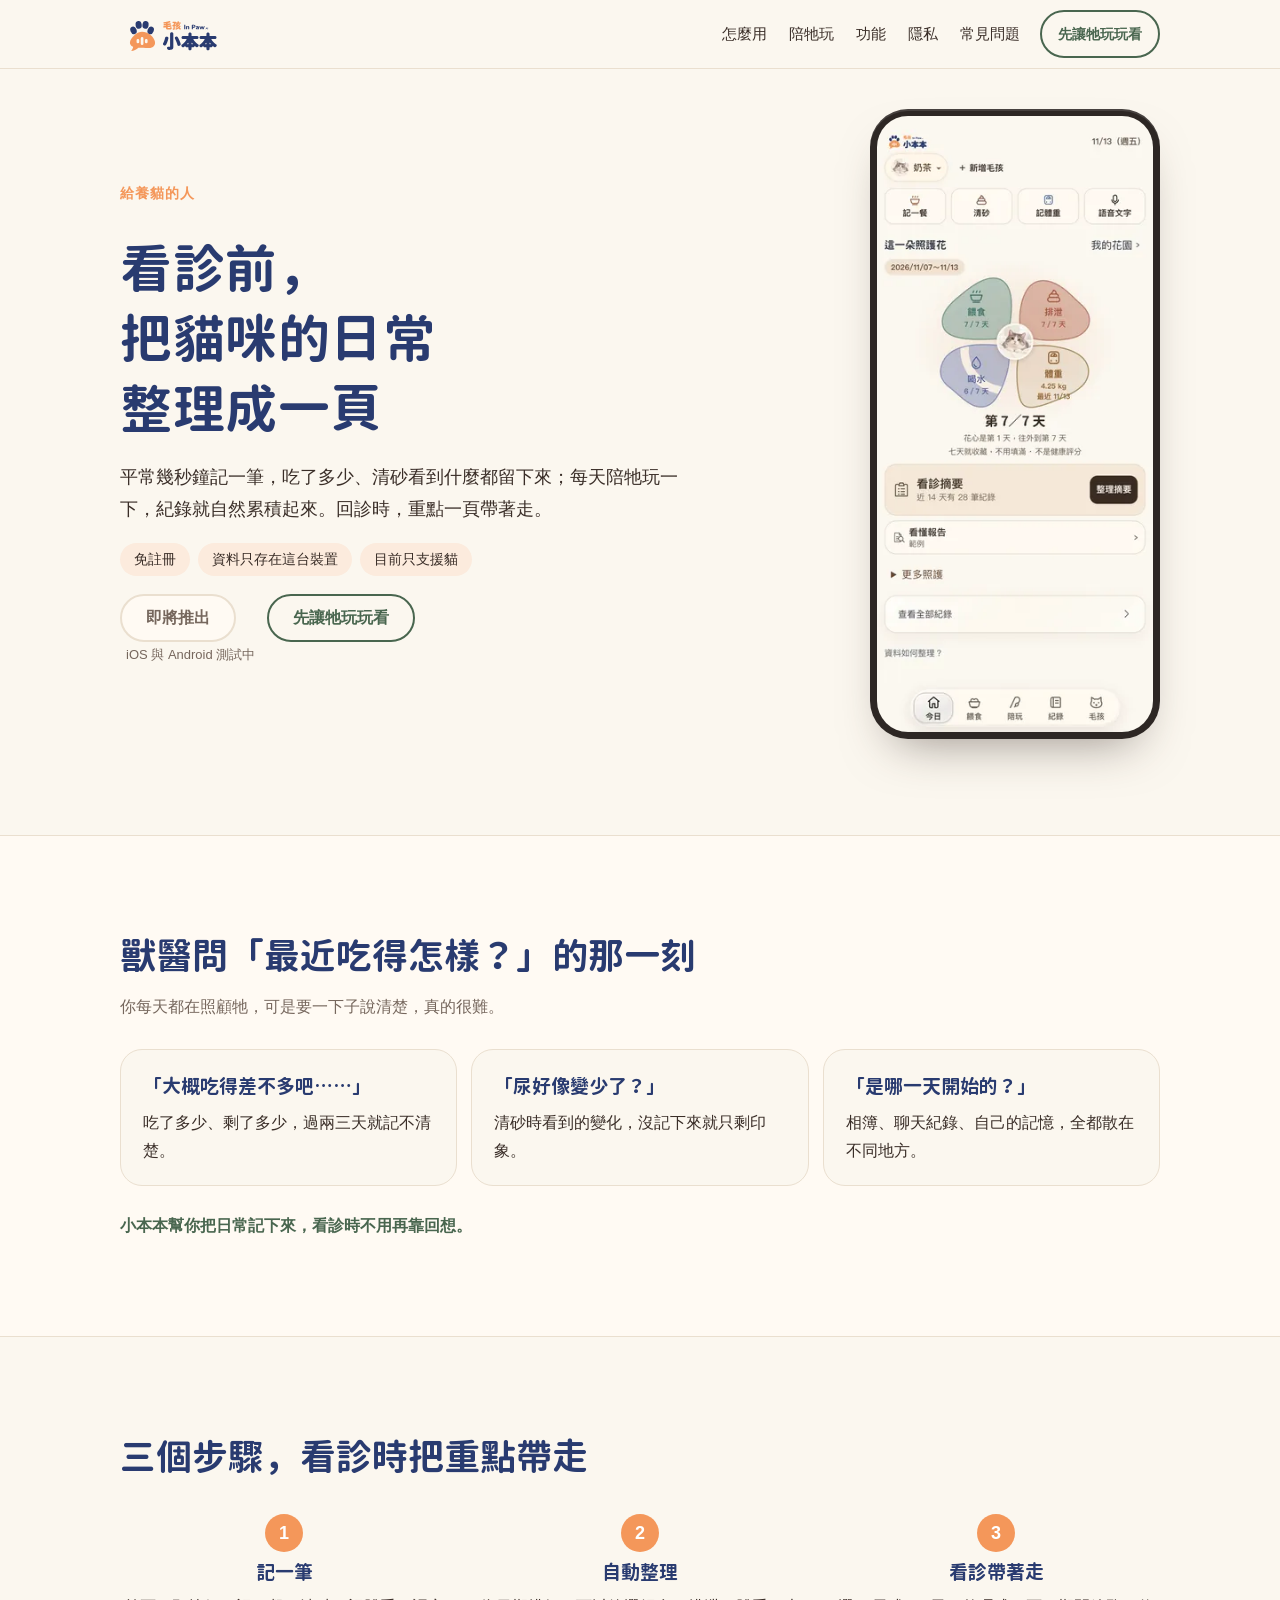
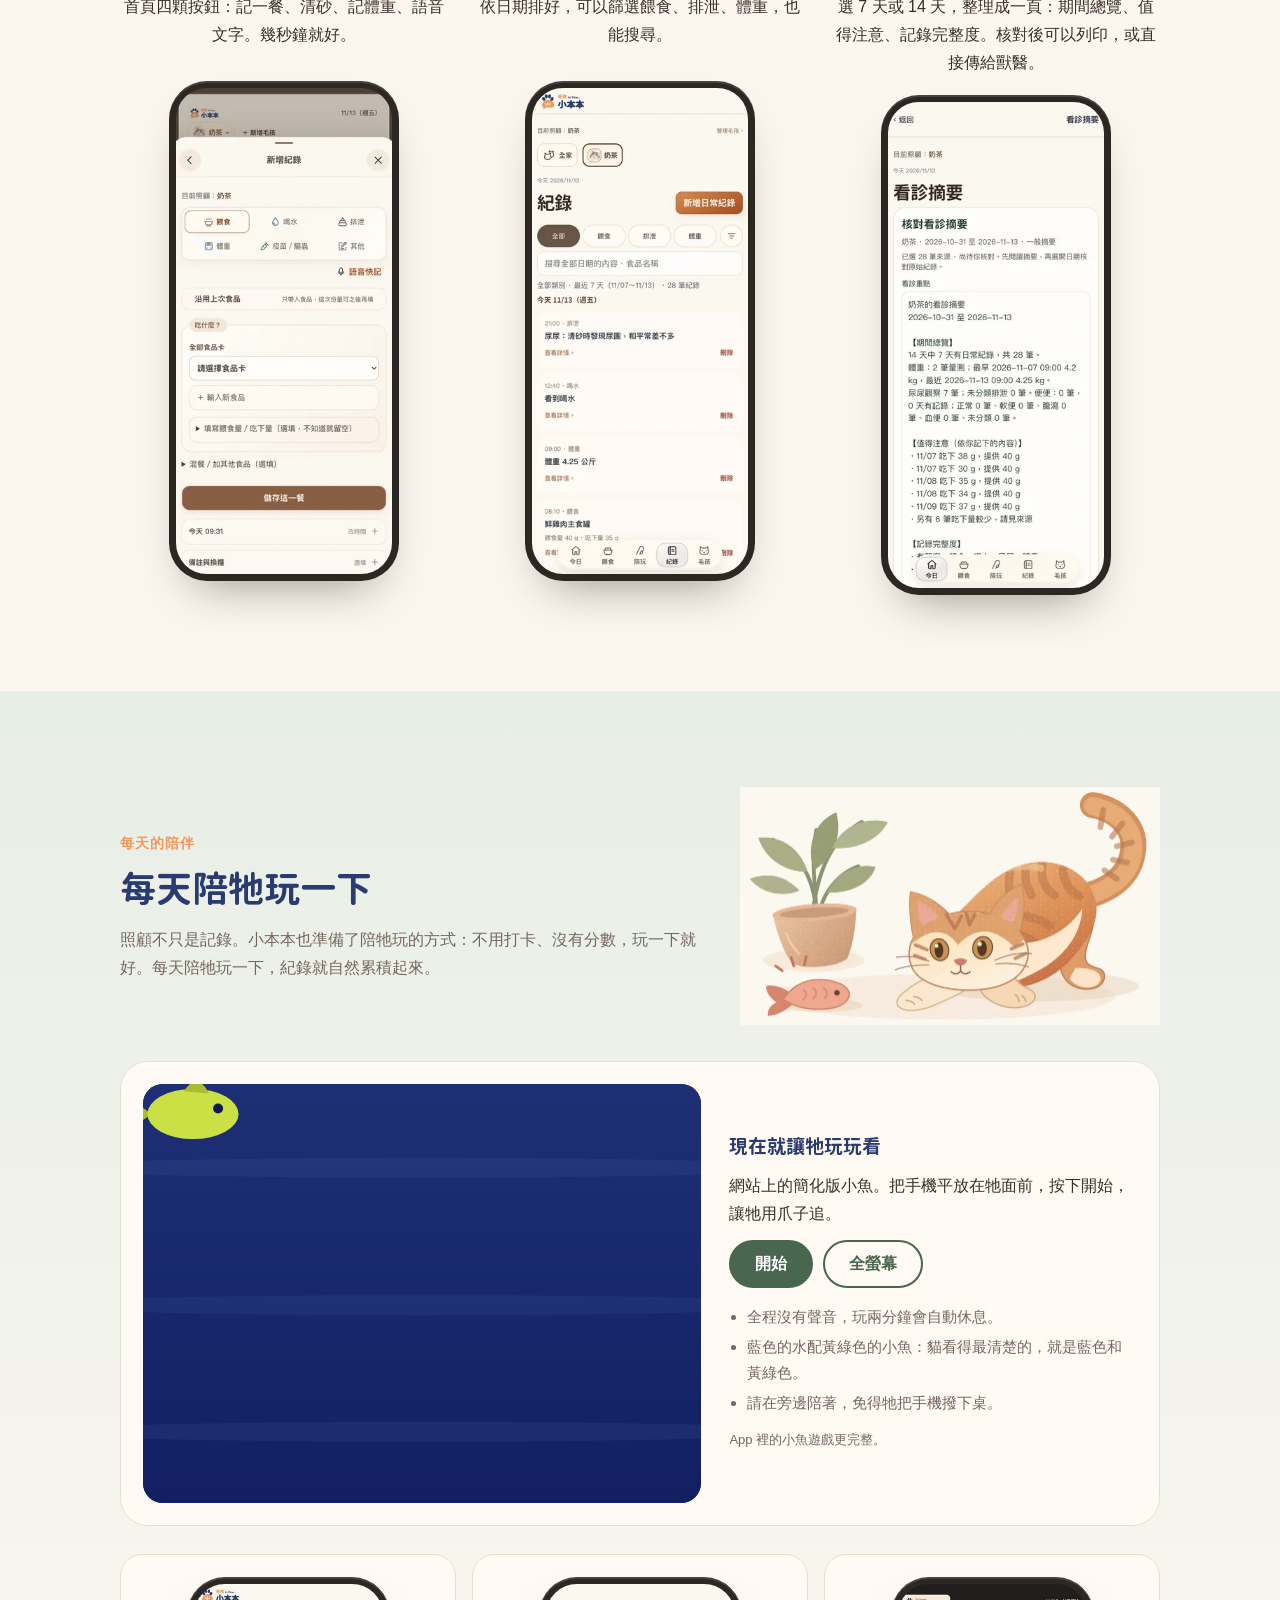
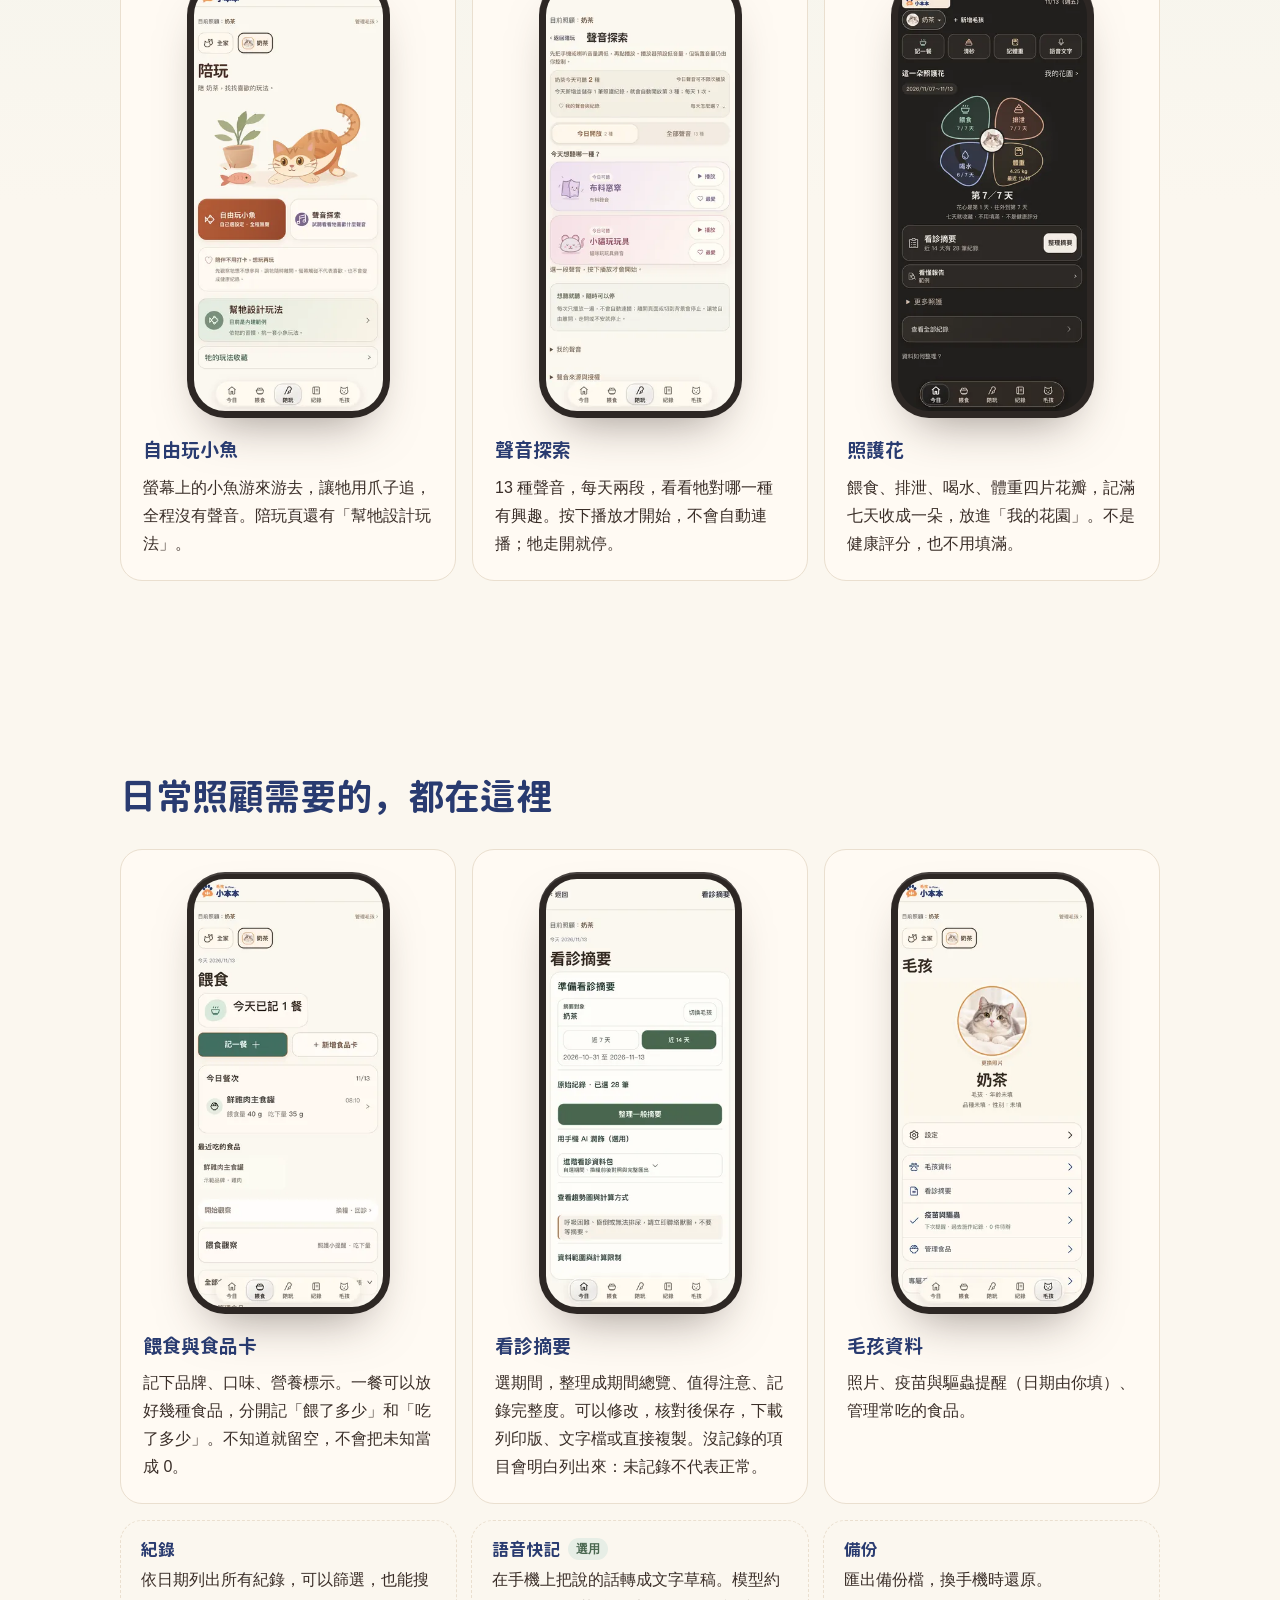
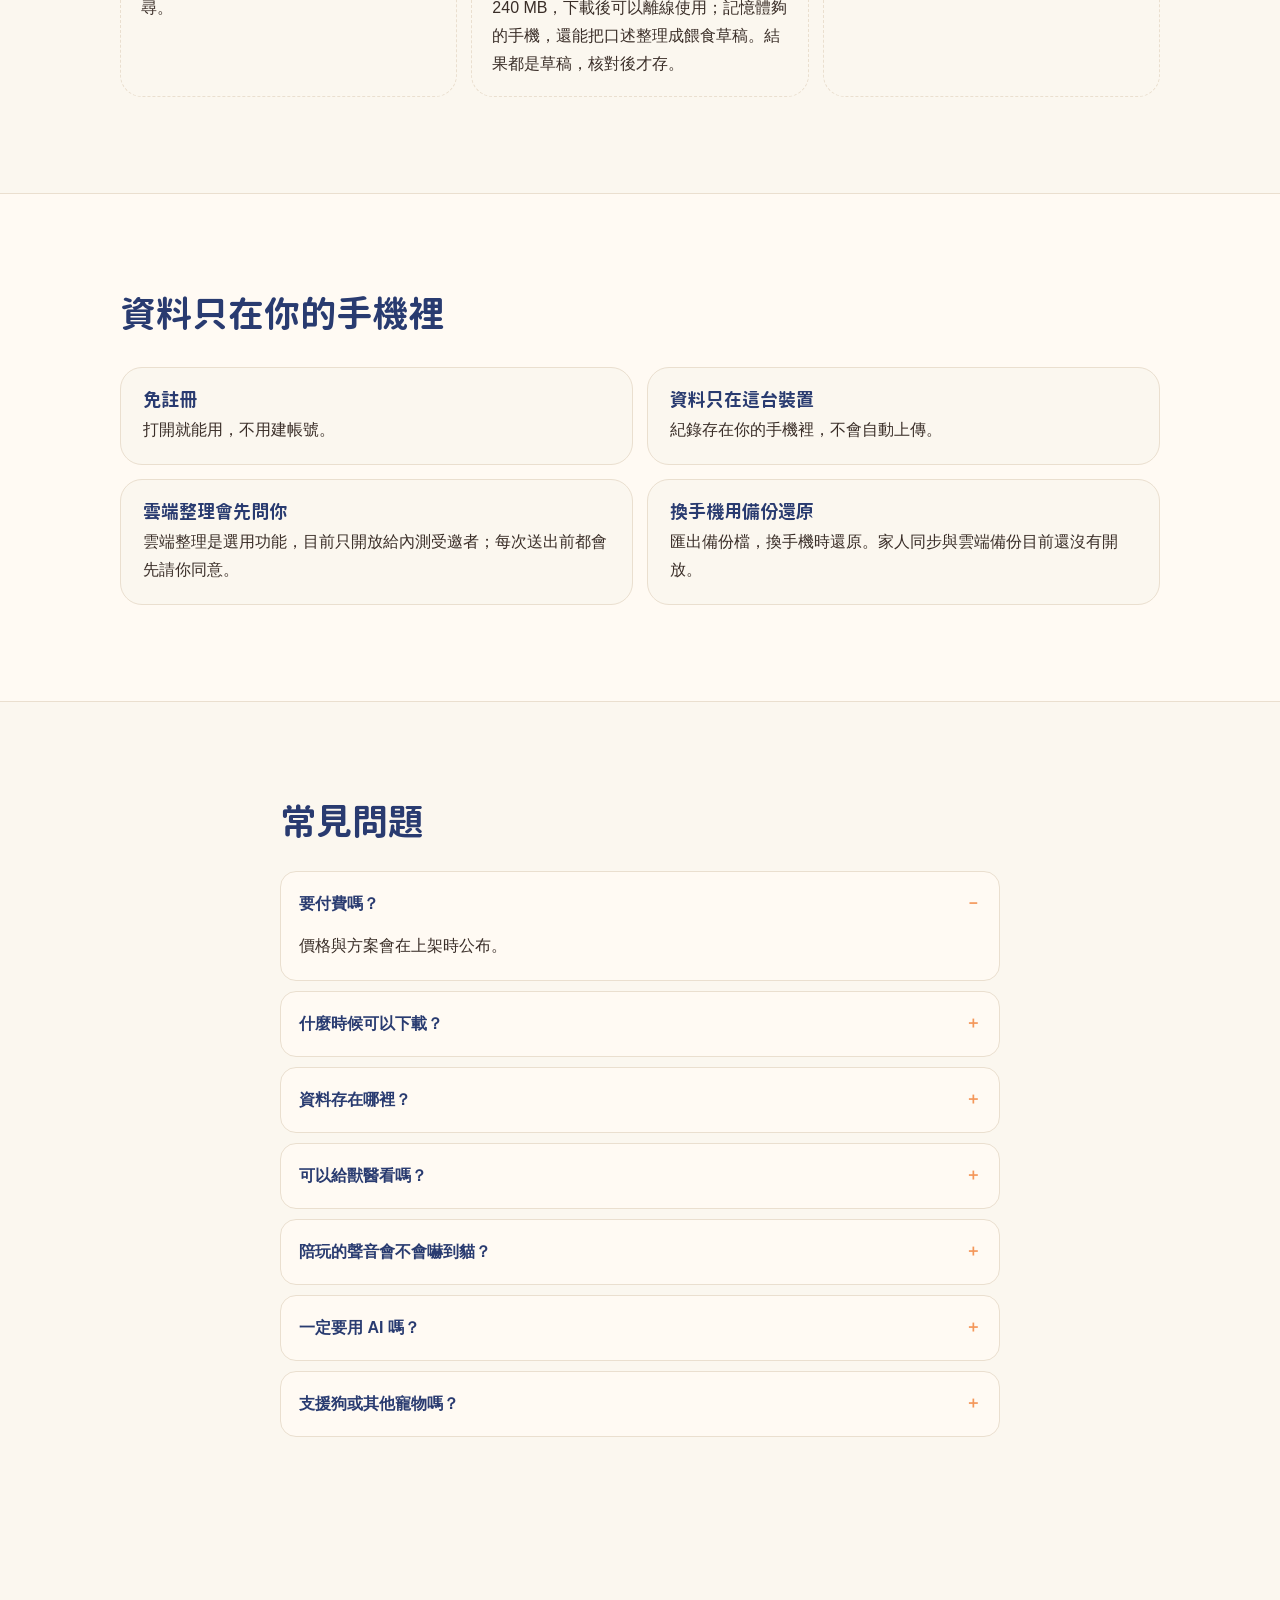
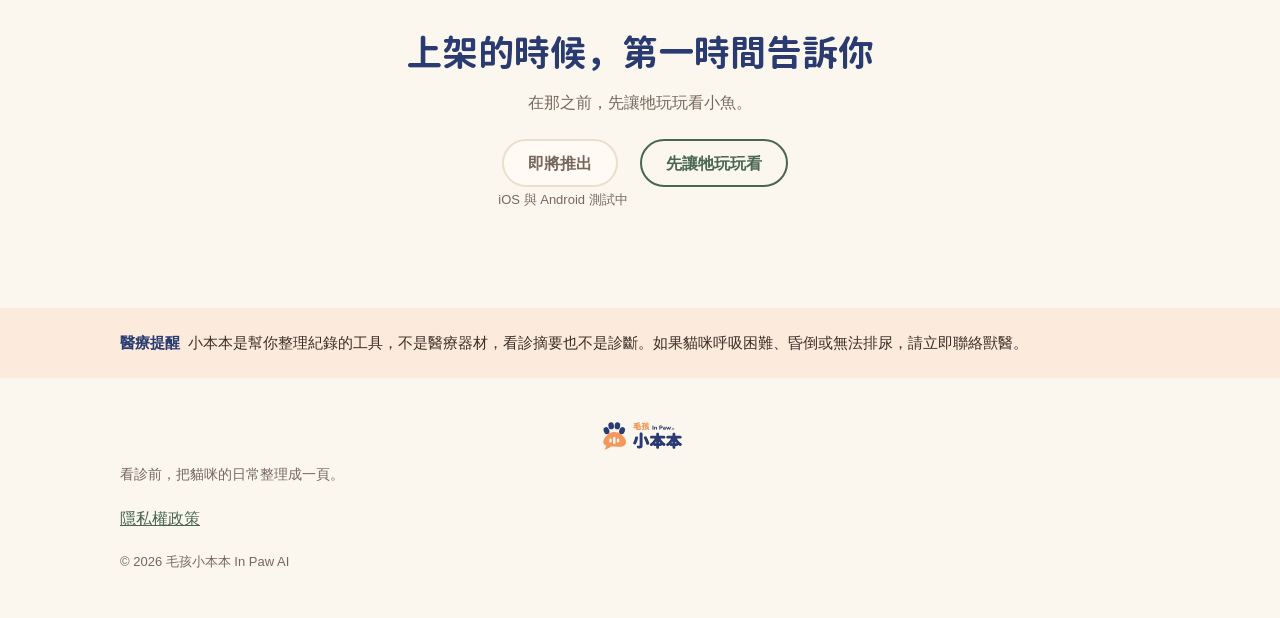
==== index.html @ 6c14e3e1 "官網內部預覽 v1（noindex） Co-Authored-By: Claude Opus 5.5 <noreply@anthropic.com>" ====
<!doctype html>
<html lang="zh-Hant-TW">
<head>
<meta charset="utf-8">
<meta name="viewport" content="width=device-width,initial-scale=1,viewport-fit=cover">
<title>毛孩小本本｜貓咪照護紀錄 App，看診前整理成一頁</title>
<meta name="description" content="幾秒鐘記下貓咪吃了多少、清砂看到什麼，每天陪牠玩一下，看診前整理成一頁摘要。免註冊，資料只存在你的手機。目前 iOS 與 Android 測試中。">
<meta name="theme-color" content="#FBF7EF">
<meta name="color-scheme" content="light">
<meta name="robots" content="noindex">
<meta property="og:type" content="website">
<meta property="og:site_name" content="毛孩小本本 In Paw AI">
<meta property="og:title" content="毛孩小本本｜貓咪照護紀錄 App，看診前整理成一頁">
<meta property="og:description" content="幾秒鐘記下貓咪吃了多少、清砂看到什麼，每天陪牠玩一下，看診前整理成一頁摘要。免註冊，資料只存在你的手機。目前 iOS 與 Android 測試中。">
<meta property="og:image" content="img/og.png">
<meta property="og:locale" content="zh_TW">
<meta name="twitter:card" content="summary_large_image">
<link rel="icon" href="img/favicon-32.png" sizes="32x32" type="image/png">
<link rel="apple-touch-icon" href="img/apple-touch-icon.png">
<link rel="preload" href="fonts/xbb-title.woff2" as="font" type="font/woff2" crossorigin>
<link rel="stylesheet" href="assets/site.css?v=87099411">
<script type="application/ld+json">{"@context": "https://schema.org", "@type": "WebSite", "name": "毛孩小本本", "alternateName": "In Paw AI", "inLanguage": "zh-Hant-TW"}</script>
<script type="application/ld+json">{"@context": "https://schema.org", "@type": "FAQPage", "mainEntity": [{"@type": "Question", "name": "要付費嗎？", "acceptedAnswer": {"@type": "Answer", "text": "價格與方案會在上架時公布。"}}, {"@type": "Question", "name": "什麼時候可以下載？", "acceptedAnswer": {"@type": "Answer", "text": "目前 iOS 與 Android 都在測試中，上架時會在這裡公布。"}}, {"@type": "Question", "name": "資料存在哪裡？", "acceptedAnswer": {"@type": "Answer", "text": "存在你使用的這台手機裡，不會自動上傳。換手機時可以用備份檔還原。"}}, {"@type": "Question", "name": "可以給獸醫看嗎？", "acceptedAnswer": {"@type": "Answer", "text": "可以。看診摘要可以下載列印版、文字檔，或直接複製傳給獸醫。摘要是整理你的紀錄，不是診斷。"}}, {"@type": "Question", "name": "陪玩的聲音會不會嚇到貓？", "acceptedAnswer": {"@type": "Answer", "text": "聲音探索每天兩段，按下播放才開始，不會自動連播。播放前先把手機音量調低；牠走開或看起來不安，就停下來。小魚遊戲全程沒有聲音。"}}, {"@type": "Question", "name": "一定要用 AI 嗎？", "acceptedAnswer": {"@type": "Answer", "text": "不用。語音快記是選用功能，不下載模型也能用按鈕或打字記錄。"}}, {"@type": "Question", "name": "支援狗或其他寵物嗎？", "acceptedAnswer": {"@type": "Answer", "text": "目前只支援貓。"}}]}</script>

</head>
<body>
<a class="skip" href="#main">跳到主要內容</a>

<header class="top">
  <div class="wrap top-in">
    <a class="logo" href="./" aria-label="毛孩小本本 首頁"><img src="img/logo.svg" alt="毛孩小本本 In Paw AI" width="137" height="60"></a>
    <nav class="nav" aria-label="主選單">
      <a href="./#how">怎麼用</a>
      <a href="./#play">陪牠玩</a>
      <a href="./#features">功能</a>
      <a href="./#privacy">隱私</a>
      <a href="./#faq">常見問題</a>
    </nav>
    <a class="btn btn-ghost" href="./#try" data-intent="try">先讓牠玩玩看</a>
  </div>
</header>

<main id="main">
<section class="hero">
  <div class="wrap hero-in">
    <div class="hero-copy">
      <p class="eyebrow">給養貓的人</p>
      <h1>看診前，<br>把貓咪的日常<br>整理成一頁</h1>
      <p class="lead">平常幾秒鐘記一筆，吃了多少、清砂看到什麼都留下來；每天陪牠玩一下，紀錄就自然累積起來。回診時，重點一頁帶著走。</p>
      <ul class="chips">
        <li>免註冊</li>
        <li>資料只存在這台裝置</li>
        <li>目前只支援貓</li>
      </ul>
      <div class="cta-row">
        <span class="soon"><span class="btn btn-soon" aria-disabled="true">即將推出</span><span class="soon-note">iOS 與 Android 測試中</span></span>
        <a class="btn btn-ghost" href="#play">先讓牠玩玩看</a>
      </div>
    </div>
    <div class="hero-art">
      <figure class="phone"><img src="img/02-today-640.webp" srcset="img/02-today-320.webp 320w, img/02-today-640.webp 640w" sizes="(max-width: 600px) 62vw, 300px" width="320" height="695" alt="今日首頁：照護花記到第 7 天，下面是看診摘要的入口" fetchpriority="high"></figure>
    </div>
  </div>
</section>

<section class="pain" id="pain">
  <div class="wrap">
    <h2>獸醫問「最近吃得怎樣？」的那一刻</h2>
    <p class="sub">你每天都在照顧牠，可是要一下子說清楚，真的很難。</p>
    <div class="pain-grid">
      <article class="quote">
        <p class="q">「大概吃得差不多吧……」</p>
        <p>吃了多少、剩了多少，過兩三天就記不清楚。</p>
      </article>
      <article class="quote">
        <p class="q">「尿好像變少了？」</p>
        <p>清砂時看到的變化，沒記下來就只剩印象。</p>
      </article>
      <article class="quote">
        <p class="q">「是哪一天開始的？」</p>
        <p>相簿、聊天紀錄、自己的記憶，全都散在不同地方。</p>
      </article>
    </div>
    <p class="bridge">小本本幫你把日常記下來，看診時不用再靠回想。</p>
  </div>
</section>

<section class="how" id="how">
  <div class="wrap">
    <h2>三個步驟，看診時把重點帶走</h2>
    <ol class="steps">
      <li class="step">
        <div class="step-text">
          <span class="num" aria-hidden="true">1</span>
          <h3>記一筆</h3>
          <p>首頁四顆按鈕：記一餐、清砂、記體重、語音文字。幾秒鐘就好。</p>
        </div>
        <figure class="phone"><img src="img/11-add-meal-640.webp" srcset="img/11-add-meal-320.webp 320w, img/11-add-meal-640.webp 640w" sizes="(max-width: 600px) 62vw, 300px" width="320" height="695" alt="新增紀錄：記一餐，選常吃的食品，分開填餵了多少和吃了多少" loading="lazy" decoding="async"></figure>
      </li>
      <li class="step">
        <div class="step-text">
          <span class="num" aria-hidden="true">2</span>
          <h3>自動整理</h3>
          <p>依日期排好，可以篩選餵食、排泄、體重，也能搜尋。</p>
        </div>
        <figure class="phone"><img src="img/04-records-640.webp" srcset="img/04-records-320.webp 320w, img/04-records-640.webp 640w" sizes="(max-width: 600px) 62vw, 300px" width="320" height="695" alt="紀錄列表：依日期列出餵食、清砂、喝水與體重" loading="lazy" decoding="async"></figure>
      </li>
      <li class="step">
        <div class="step-text">
          <span class="num" aria-hidden="true">3</span>
          <h3>看診帶著走</h3>
          <p>選 7 天或 14 天，整理成一頁：期間總覽、值得注意、記錄完整度。核對後可以列印，或直接傳給獸醫。</p>
        </div>
        <figure class="phone"><img src="img/09-summary-result-640.webp" srcset="img/09-summary-result-320.webp 320w, img/09-summary-result-640.webp 640w" sizes="(max-width: 600px) 62vw, 300px" width="320" height="695" alt="看診摘要：期間總覽與值得注意的項目" loading="lazy" decoding="async"></figure>
      </li>
    </ol>
  </div>
</section>

<section class="play" id="play">
  <div class="wrap">
    <div class="play-head">
      <div>
        <p class="eyebrow">每天的陪伴</p>
        <h2>每天陪牠玩一下</h2>
        <p class="sub">照顧不只是記錄。小本本也準備了陪牠玩的方式：不用打卡、沒有分數，玩一下就好。每天陪牠玩一下，紀錄就自然累積起來。</p>
      </div>
      <img class="illus" src="img/play-illus.webp" width="840" height="477" alt="一隻橘色虎斑貓伏低身子，盯著地上的小魚玩具，旁邊有一盆植物" loading="lazy" decoding="async">
    </div>

    <div class="tryfish" id="try">
      <div class="fishbox" id="fishbox">
        <canvas id="fish" role="img" aria-label="小魚試玩：藍色水裡有一隻黃綠色小魚游來游去，碰到牠就會游開"></canvas>
        <p class="fish-msg" id="fishMsg" hidden></p>
      </div>
      <div class="fish-side">
        <h3>現在就讓牠玩玩看</h3>
        <p>網站上的簡化版小魚。把手機平放在牠面前，按下開始，讓牠用爪子追。</p>
        <div class="fish-btns">
          <button class="btn" id="fishStart" type="button">開始</button>
          <button class="btn btn-ghost" id="fishFull" type="button">全螢幕</button>
          <button class="btn btn-ghost" id="fishStop" type="button" hidden>停下來</button>
        </div>
        <ul class="notes">
          <li>全程沒有聲音，玩兩分鐘會自動休息。</li>
          <li>藍色的水配黃綠色的小魚：貓看得最清楚的，就是藍色和黃綠色。</li>
          <li>請在旁邊陪著，免得牠把手機撥下桌。</li>
        </ul>
        <p class="tiny">App 裡的小魚遊戲更完整。</p>
      </div>
    </div>

    <div class="play-grid">
      <article class="card">
        <figure class="phone"><img src="img/05-play-640.webp" srcset="img/05-play-320.webp 320w, img/05-play-640.webp 640w" sizes="(max-width: 600px) 62vw, 300px" width="320" height="695" alt="陪玩首頁：自由玩小魚、聲音探索、幫牠設計玩法" loading="lazy" decoding="async"></figure>
        <h3>自由玩小魚</h3>
        <p>螢幕上的小魚游來游去，讓牠用爪子追，全程沒有聲音。陪玩頁還有「幫牠設計玩法」。</p>
      </article>
      <article class="card">
        <figure class="phone"><img src="img/10-sound-640.webp" srcset="img/10-sound-320.webp 320w, img/10-sound-640.webp 640w" sizes="(max-width: 600px) 62vw, 300px" width="320" height="695" alt="聲音探索：今天開放的兩段聲音，按下播放才開始" loading="lazy" decoding="async"></figure>
        <h3>聲音探索</h3>
        <p>13 種聲音，每天兩段，看看牠對哪一種有興趣。按下播放才開始，不會自動連播；牠走開就停。</p>
      </article>
      <article class="card">
        <figure class="phone"><img src="img/02-today-dark-640.webp" srcset="img/02-today-dark-320.webp 320w, img/02-today-dark-640.webp 640w" sizes="(max-width: 600px) 62vw, 300px" width="320" height="695" alt="深色模式的今日首頁：照護花的四片花瓣" loading="lazy" decoding="async"></figure>
        <h3>照護花</h3>
        <p>餵食、排泄、喝水、體重四片花瓣，記滿七天收成一朵，放進「我的花園」。不是健康評分，也不用填滿。</p>
      </article>
    </div>
  </div>
</section>

<section class="features" id="features">
  <div class="wrap">
    <h2>日常照顧需要的，都在這裡</h2>
    <div class="feat-grid">
      <article class="card">
        <figure class="phone"><img src="img/03-feeding-640.webp" srcset="img/03-feeding-320.webp 320w, img/03-feeding-640.webp 640w" sizes="(max-width: 600px) 62vw, 300px" width="320" height="695" alt="餵食頁：今天的餐次與常吃的食品卡" loading="lazy" decoding="async"></figure>
        <h3>餵食與食品卡</h3>
        <p>記下品牌、口味、營養標示。一餐可以放好幾種食品，分開記「餵了多少」和「吃了多少」。不知道就留空，不會把未知當成 0。</p>
      </article>
      <article class="card">
        <figure class="phone"><img src="img/08-summary-prepare-640.webp" srcset="img/08-summary-prepare-320.webp 320w, img/08-summary-prepare-640.webp 640w" sizes="(max-width: 600px) 62vw, 300px" width="320" height="695" alt="看診摘要：選擇 7 天或 14 天的期間" loading="lazy" decoding="async"></figure>
        <h3>看診摘要</h3>
        <p>選期間，整理成期間總覽、值得注意、記錄完整度。可以修改，核對後保存，下載列印版、文字檔或直接複製。沒記錄的項目會明白列出來：未記錄不代表正常。</p>
      </article>
      <article class="card">
        <figure class="phone"><img src="img/06-pet-640.webp" srcset="img/06-pet-320.webp 320w, img/06-pet-640.webp 640w" sizes="(max-width: 600px) 62vw, 300px" width="320" height="695" alt="毛孩資料頁：照片、疫苗與驅蟲提醒、管理食品" loading="lazy" decoding="async"></figure>
        <h3>毛孩資料</h3>
        <p>照片、疫苗與驅蟲提醒（日期由你填）、管理常吃的食品。</p>
      </article>
    </div>
    <div class="mini-grid">
      <article class="mini">
        <h3>紀錄</h3>
        <p>依日期列出所有紀錄，可以篩選，也能搜尋。</p>
      </article>
      <article class="mini">
        <h3>語音快記<span class="tag">選用</span></h3>
        <p>在手機上把說的話轉成文字草稿。模型約 240 MB，下載後可以離線使用；記憶體夠的手機，還能把口述整理成餵食草稿。結果都是草稿，核對後才存。</p>
      </article>
      <article class="mini">
        <h3>備份</h3>
        <p>匯出備份檔，換手機時還原。</p>
      </article>
    </div>
  </div>
</section>

<section class="privacy" id="privacy">
  <div class="wrap">
    <h2>資料只在你的手機裡</h2>
    <div class="priv-grid">
      <article class="priv"><h3>免註冊</h3><p>打開就能用，不用建帳號。</p></article><article class="priv"><h3>資料只在這台裝置</h3><p>紀錄存在你的手機裡，不會自動上傳。</p></article><article class="priv"><h3>雲端整理會先問你</h3><p>雲端整理是選用功能，目前只開放給內測受邀者；每次送出前都會先請你同意。</p></article><article class="priv"><h3>換手機用備份還原</h3><p>匯出備份檔，換手機時還原。家人同步與雲端備份目前還沒有開放。</p></article>
    </div>
  </div>
</section>

<section class="faq" id="faq">
  <div class="wrap narrow">
    <h2>常見問題</h2>
    <div class="faq-list"><details open><summary>要付費嗎？</summary><div class="ans"><p>價格與方案會在上架時公布。</p></div></details><details><summary>什麼時候可以下載？</summary><div class="ans"><p>目前 iOS 與 Android 都在測試中，上架時會在這裡公布。</p></div></details><details><summary>資料存在哪裡？</summary><div class="ans"><p>存在你使用的這台手機裡，不會自動上傳。換手機時可以用備份檔還原。</p></div></details><details><summary>可以給獸醫看嗎？</summary><div class="ans"><p>可以。看診摘要可以下載列印版、文字檔，或直接複製傳給獸醫。摘要是整理你的紀錄，不是診斷。</p></div></details><details><summary>陪玩的聲音會不會嚇到貓？</summary><div class="ans"><p>聲音探索每天兩段，按下播放才開始，不會自動連播。播放前先把手機音量調低；牠走開或看起來不安，就停下來。小魚遊戲全程沒有聲音。</p></div></details><details><summary>一定要用 AI 嗎？</summary><div class="ans"><p>不用。語音快記是選用功能，不下載模型也能用按鈕或打字記錄。</p></div></details><details><summary>支援狗或其他寵物嗎？</summary><div class="ans"><p>目前只支援貓。</p></div></details></div>
  </div>
</section>

<section class="closing">
  <div class="wrap">
    <h2>上架的時候，第一時間告訴你</h2>
    <p class="sub">在那之前，先讓牠玩玩看小魚。</p>
    <div class="cta-row center">
      <span class="soon"><span class="btn btn-soon" aria-disabled="true">即將推出</span><span class="soon-note">iOS 與 Android 測試中</span></span>
      <a class="btn btn-ghost" href="#try">先讓牠玩玩看</a>
    </div>
  </div>
</section>

</main>

<aside class="medical" data-medical>
  <div class="wrap">
    <p><strong>醫療提醒</strong>小本本是幫你整理紀錄的工具，不是醫療器材，看診摘要也不是診斷。如果貓咪呼吸困難、昏倒或無法排尿，請立即聯絡獸醫。</p>
  </div>
</aside>

<footer class="foot">
  <div class="wrap foot-in">
    <div class="foot-brand">
      <img src="img/logo.svg" alt="毛孩小本本 In Paw AI" width="110" height="48" loading="lazy">
      <p>看診前，把貓咪的日常整理成一頁。</p>
    </div>
    <nav class="foot-links" aria-label="頁尾連結">
      <a href="privacy">隱私權政策</a>
      
    </nav>
    
    <p class="copy">© 2026 毛孩小本本 In Paw AI</p>
  </div>
</footer>

<script src="assets/site.js?v=87099411" defer></script>
</body>
</html>
---- assets/site.css ----
/* 毛孩小本本官網｜色票取自素材包第 6 節（App 實際畫面）。手機優先，320px 驗收。 */
@font-face {
  font-family: "XBB Title";
  src: url("../fonts/xbb-title.woff2") format("woff2");
  font-weight: 700; font-display: swap;
}
:root {
  --bg: #FBF7EF;          /* 頁面底色（奶油白） */
  --card: #FFFAF3;        /* 卡片底色 */
  --navy: #293B70;        /* 品牌深藍：Logo 字、標題 */
  --orange: #F4975A;      /* 品牌橘：肉球、強調 */
  --green: #49664F;       /* 主要動作綠 */
  --ink: #3A2E28;         /* 內文：App 裡的深咖啡 */
  --muted: #76675D;
  --line: #EADFCF;
  --orange-soft: #FCEBDD;
  --green-soft: #E7EEE6;
  --title: "XBB Title", -apple-system, "PingFang TC", "Noto Sans TC", "Microsoft JhengHei", sans-serif;
  --body: -apple-system, BlinkMacSystemFont, "PingFang TC", "Noto Sans TC", "Microsoft JhengHei", sans-serif;
  --radius: 22px;
  color-scheme: light;
}
* { box-sizing: border-box; }
[hidden] { display: none !important; }   /* .btn 的 inline-flex 會蓋掉 hidden */
html { -webkit-text-size-adjust: 100%; scroll-behavior: smooth; }
@media (prefers-reduced-motion: reduce) { html { scroll-behavior: auto; } }
body {
  margin: 0; background: var(--bg); color: var(--ink);
  font: 16px/1.75 var(--body);
}
img { max-width: 100%; height: auto; display: block; }
a { color: var(--green); }
h1, h2, h3 { font-family: var(--title); color: var(--navy); line-height: 1.35; margin: 0; text-wrap: balance; }
h1 { font-size: clamp(30px, 8.2vw, 52px); letter-spacing: .01em; }
h2 { font-size: clamp(24px, 5.6vw, 36px); }
h3 { font-size: 19px; }
p { margin: 0; }
:focus-visible { outline: 3px solid var(--orange); outline-offset: 3px; border-radius: 6px; }

.wrap {
  max-width: 1080px; margin-inline: auto;
  padding-left: max(20px, env(safe-area-inset-left, 0px));
  padding-right: max(20px, env(safe-area-inset-right, 0px));
}
.narrow { max-width: 760px; }
.center { text-align: center; }
.skip { position: absolute; left: -999px; top: 8px; background: var(--card); padding: 8px 14px; border-radius: 10px; z-index: 9; }
.skip:focus { left: 12px; }

/* ---------- 頁首 ---------- */
.top { border-bottom: 1px solid var(--line); background: var(--bg); }
.top-in { display: flex; align-items: center; gap: 20px; padding-block: 10px; }
.logo img { height: 44px; width: auto; }
.nav { display: none; gap: 22px; margin-left: auto; }
.nav a { color: var(--ink); text-decoration: none; font-size: 15px; }
.nav a:hover { color: var(--green); }
.top .btn { margin-left: auto; padding: 8px 16px; font-size: 14px; }
@media (min-width: 900px) {
  .nav { display: flex; }
  .top .btn { margin-left: 0; }
}

/* ---------- 按鈕 ---------- */
.btn {
  display: inline-flex; align-items: center; justify-content: center; gap: 6px;
  min-height: 48px; padding: 12px 24px; border-radius: 999px;
  background: var(--green); color: #fff; border: 2px solid var(--green);
  font: 700 16px/1.2 var(--body); text-decoration: none; cursor: pointer;
}
.btn:hover { filter: brightness(1.08); }
.btn-ghost { background: transparent; color: var(--green); }
.btn-ghost:hover { background: var(--green-soft); filter: none; }
.soon { display: inline-flex; flex-direction: column; align-items: flex-start; gap: 2px; }
.btn-soon { background: var(--card); color: var(--muted); border-color: var(--line); cursor: default; }
.btn-soon:hover { filter: none; }
.soon-note { font-size: 13px; color: var(--muted); padding-left: 6px; }
.top .soon-note { display: none; }
.cta-row { display: flex; flex-wrap: wrap; gap: 12px; align-items: flex-start; }
.cta-row.center { justify-content: center; }
.cta-row.center .soon { align-items: center; }

/* ---------- 手機外框 ---------- */
.phone {
  margin: 0; width: clamp(200px, 58vw, 290px); aspect-ratio: 1320 / 2868;
  padding: 7px; border-radius: 38px; background: #2D2724;
  box-shadow: 0 24px 50px -24px rgba(58, 46, 40, .55), 0 2px 0 rgba(255,255,255,.12) inset;
}
.phone img { width: 100%; height: 100%; object-fit: cover; border-radius: 31px; background: var(--card); }

/* ---------- 區塊 ---------- */
section { padding-block: 64px; }
@media (min-width: 900px) { section { padding-block: 96px; } }
.eyebrow { color: var(--orange); font-weight: 700; letter-spacing: .08em; font-size: 14px; margin-bottom: 10px; }
.sub { color: var(--muted); margin-top: 12px; max-width: 40em; }
.card {
  background: var(--card); border: 1px solid var(--line); border-radius: var(--radius);
  padding: 22px; display: flex; flex-direction: column; gap: 10px;
}
.card .phone { width: min(210px, 70%); margin: 0 auto 10px; }

/* 主視覺 */
.hero { padding-top: 40px; }
.hero-in { display: grid; gap: 40px; align-items: center; }
.hero-copy { display: flex; flex-direction: column; gap: 18px; }
.lead { font-size: 17px; max-width: 32em; }
.chips { display: flex; flex-wrap: wrap; gap: 8px; list-style: none; padding: 0; margin: 0; }
.chips li { background: var(--orange-soft); color: var(--ink); border-radius: 999px; padding: 4px 14px; font-size: 14px; }
.hero-art { display: flex; justify-content: center; }
@media (min-width: 900px) {
  .hero-in { grid-template-columns: minmax(0, 1fr) auto; gap: 56px; }
  .lead { font-size: 18px; }
}

/* 痛點 */
.pain { background: var(--card); border-block: 1px solid var(--line); }
.pain-grid { display: grid; gap: 14px; margin-top: 28px; }
.quote { background: var(--bg); border-radius: var(--radius); padding: 20px 22px; border: 1px solid var(--line); }
.quote .q { font-family: var(--title); color: var(--navy); font-size: 19px; margin-bottom: 6px; }
.bridge { margin-top: 26px; font-weight: 700; color: var(--green); }
@media (min-width: 760px) { .pain-grid { grid-template-columns: repeat(3, minmax(0, 1fr)); } }

/* 三步驟 */
.steps { list-style: none; padding: 0; margin: 32px 0 0; display: grid; gap: 40px; }
.step { display: grid; gap: 18px; justify-items: center; text-align: center; }
.step-text { display: flex; flex-direction: column; align-items: center; gap: 8px; max-width: 22em; }
.num {
  width: 38px; height: 38px; border-radius: 50%; display: grid; place-items: center;
  background: var(--orange); color: #fff; font: 700 18px/1 var(--body);
}
@media (min-width: 900px) { .steps { grid-template-columns: repeat(3, minmax(0, 1fr)); gap: 28px; } .step .phone { width: 230px; } }

/* 陪牠玩（主軸之一） */
.play { background: linear-gradient(180deg, var(--green-soft), var(--bg) 70%); }
.play-head { display: grid; gap: 20px; align-items: center; }
.illus { width: min(420px, 100%); margin-inline: auto; }
@media (min-width: 900px) { .play-head { grid-template-columns: minmax(0, 1fr) minmax(0, 420px); } }

.tryfish {
  margin-top: 36px; display: grid; gap: 22px;
  background: var(--card); border: 1px solid var(--line); border-radius: 28px; padding: 18px;
}
.fishbox {
  position: relative; width: 100%; aspect-ratio: 4 / 3; border-radius: 20px; overflow: hidden;
  background: #142463; touch-action: none;
}
.fishbox canvas { width: 100%; height: 100%; display: block; }
.fishbox:fullscreen { aspect-ratio: auto; width: 100vw; height: 100vh; border-radius: 0; }
.fishbox:-webkit-full-screen { width: 100vw; height: 100vh; border-radius: 0; }
.fish-msg {
  position: absolute; inset: auto 12px 12px; margin: 0; text-align: center;
  background: rgba(255, 250, 243, .92); color: var(--ink); border-radius: 14px; padding: 10px 14px; font-size: 15px;
}
.fish-side { display: flex; flex-direction: column; gap: 12px; padding: 4px 6px 6px; }
.fish-btns { display: flex; flex-wrap: wrap; gap: 10px; }
.notes { margin: 4px 0 0; padding-left: 1.2em; color: var(--muted); font-size: 15px; }
.notes li + li { margin-top: 4px; }
.tiny { font-size: 13px; color: var(--muted); }
@media (min-width: 900px) { .tryfish { grid-template-columns: minmax(0, 1.35fr) minmax(0, 1fr); align-items: center; padding: 22px; } }

.play-grid, .feat-grid { display: grid; gap: 16px; margin-top: 28px; }
@media (min-width: 760px) { .play-grid, .feat-grid { grid-template-columns: repeat(3, minmax(0, 1fr)); } }

/* 功能 */
.mini-grid { display: grid; gap: 14px; margin-top: 16px; }
.mini { background: var(--bg); border: 1px dashed var(--line); border-radius: var(--radius); padding: 18px 20px; }
.mini h3 { font-size: 17px; margin-bottom: 4px; }
.tag { font: 700 12px/1 var(--body); color: var(--green); background: var(--green-soft); border-radius: 999px; padding: 4px 8px; margin-left: 8px; vertical-align: 3px; }
@media (min-width: 760px) { .mini-grid { grid-template-columns: repeat(3, minmax(0, 1fr)); } }

/* 隱私 */
.privacy { background: var(--card); border-block: 1px solid var(--line); }
.priv-grid { display: grid; gap: 14px; margin-top: 28px; }
.priv { background: var(--bg); border-radius: var(--radius); padding: 20px 22px; border: 1px solid var(--line); }
.priv h3 { font-size: 18px; margin-bottom: 4px; }
@media (min-width: 760px) { .priv-grid { grid-template-columns: repeat(2, minmax(0, 1fr)); } }

/* 常見問題 */
.faq-list { margin-top: 24px; display: grid; gap: 10px; }
.faq-list details { background: var(--card); border: 1px solid var(--line); border-radius: 16px; padding: 4px 18px; }
.faq-list summary {
  cursor: pointer; list-style: none; padding: 14px 28px 14px 0; position: relative;
  font-weight: 700; color: var(--navy);
}
.faq-list summary::-webkit-details-marker { display: none; }
.faq-list summary::after { content: "＋"; position: absolute; right: 0; top: 13px; color: var(--orange); }
.faq-list details[open] summary::after { content: "－"; }
.faq-list .ans { padding: 0 0 16px; }

/* 收尾 */
.closing { text-align: center; }
.closing .sub { margin-inline: auto; margin-bottom: 22px; }

/* 文件頁（隱私權政策、404） */
.doc h1 { margin-bottom: 8px; }
.doc h2 { font-size: 22px; margin: 34px 0 10px; }
.doc p, .doc li { margin-bottom: 8px; }
.doc .meta { color: var(--muted); font-size: 14px; margin-bottom: 22px; }
.notfound .illus { width: min(320px, 90%); margin-bottom: 18px; }
.notfound p { margin: 12px auto 24px; }

/* 醫療提醒、頁尾 */
.medical { background: var(--orange-soft); padding-block: 22px; }
.medical p { font-size: 15px; }
.medical strong { color: var(--navy); margin-right: 8px; }
.foot { padding-block: 36px 44px; }
.foot-in { display: grid; gap: 18px; }
.foot-brand { display: flex; flex-direction: column; gap: 8px; color: var(--muted); font-size: 14px; }
.foot-brand img { height: 40px; width: auto; }
.foot-links { display: flex; flex-wrap: wrap; gap: 18px; }
.company { font-size: 13px; color: var(--muted); }
.copy { font-size: 13px; color: var(--muted); }
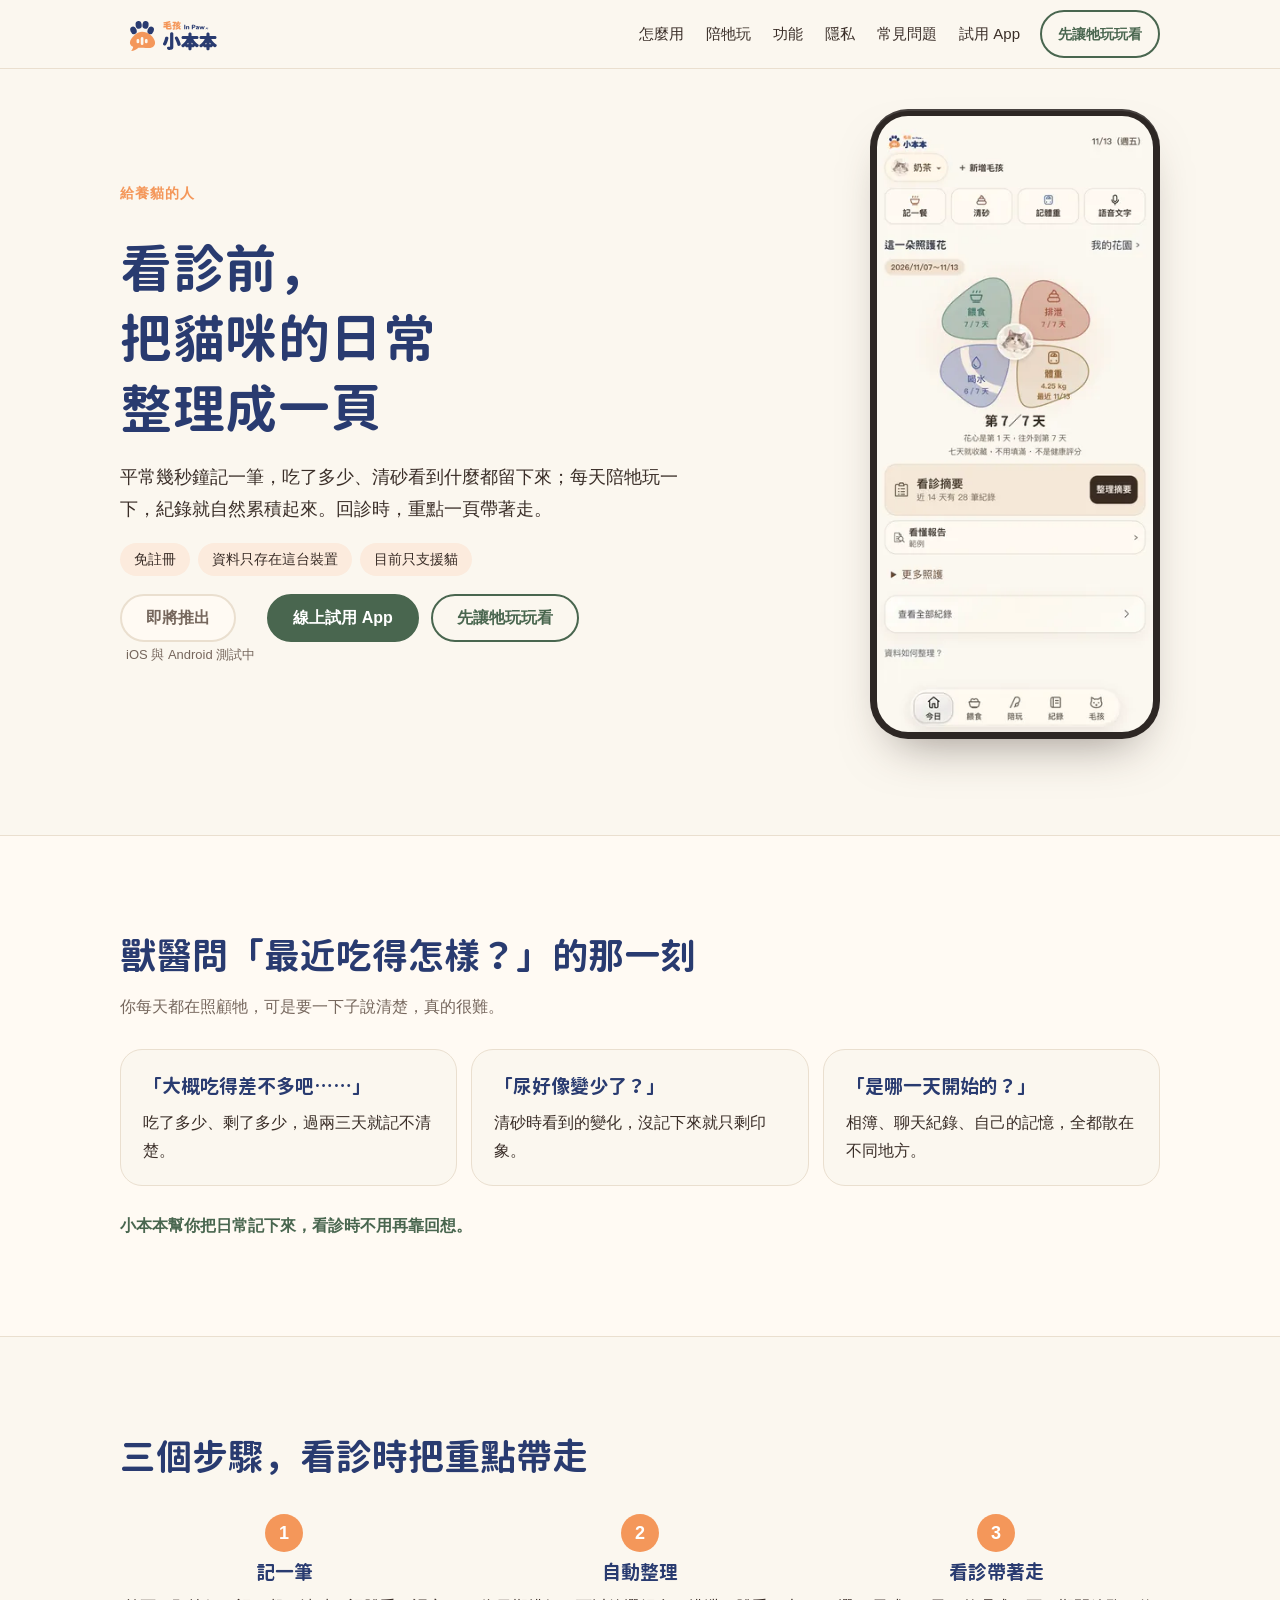
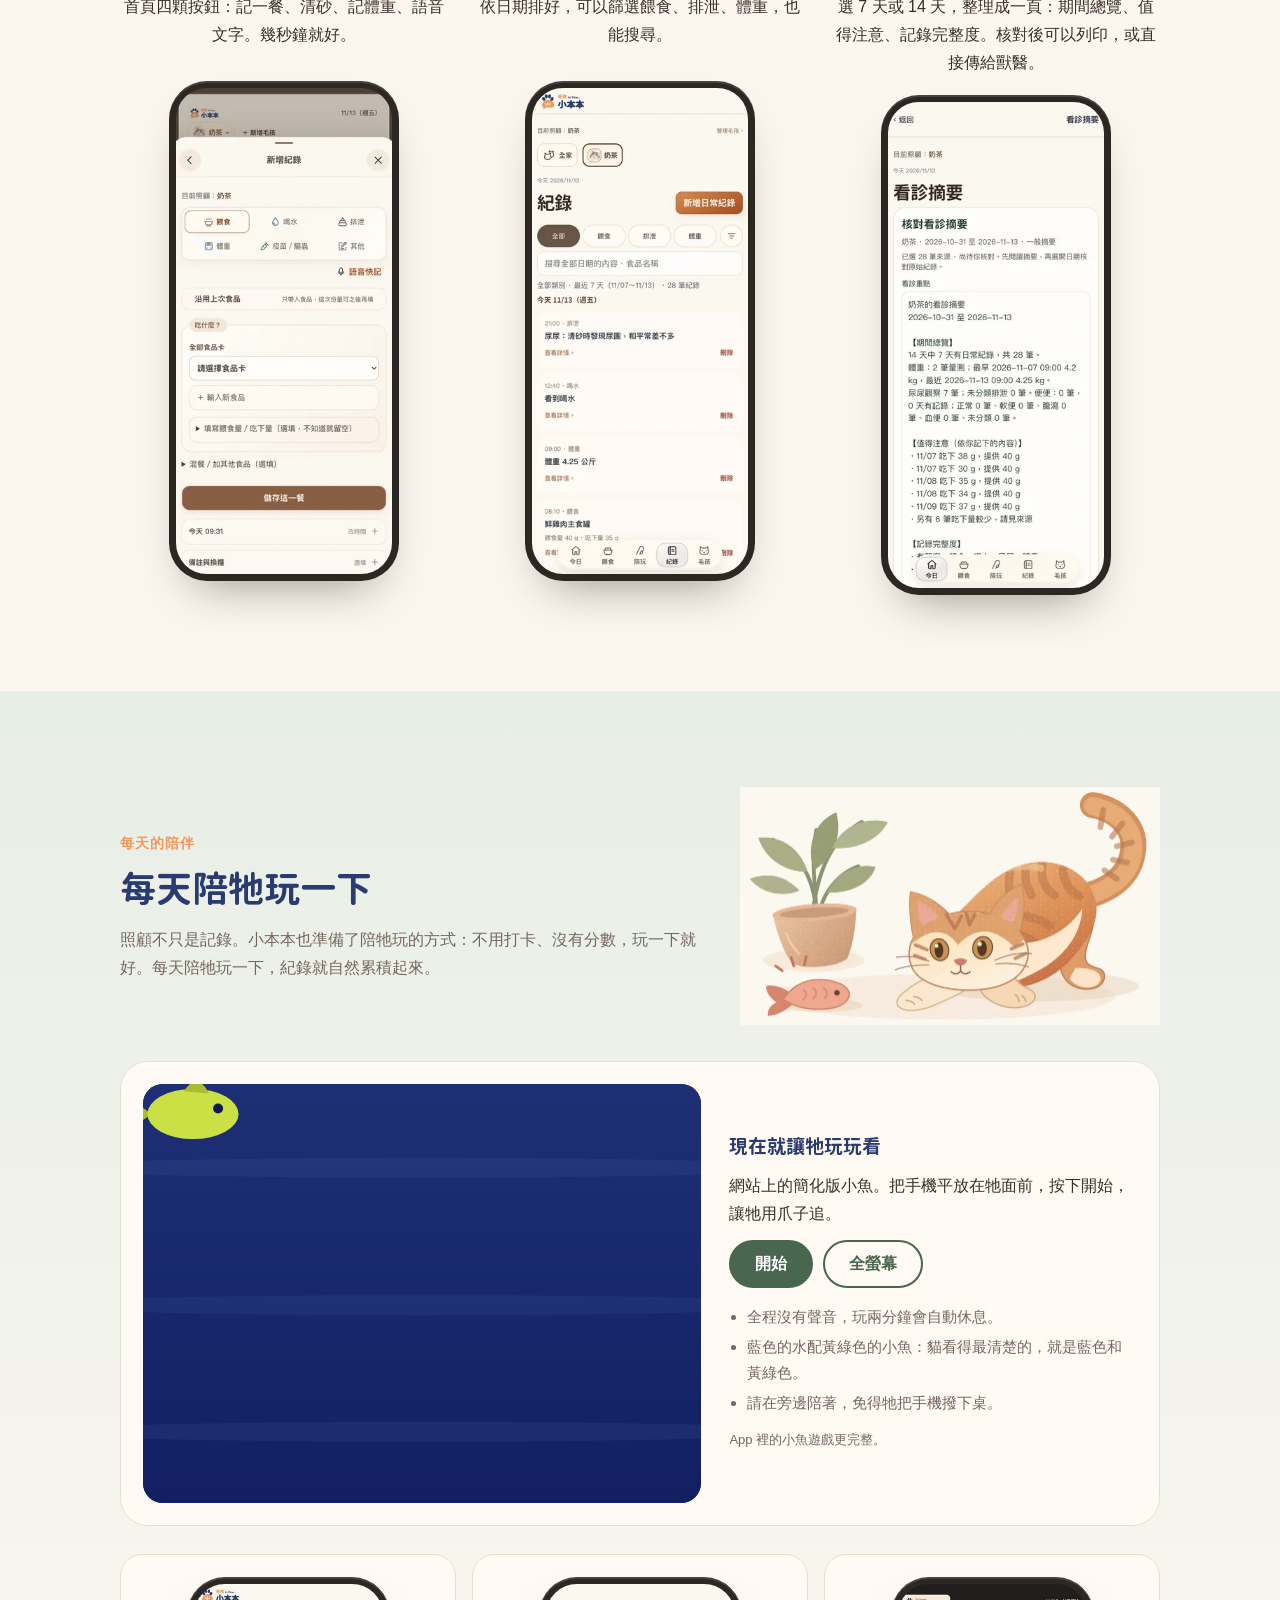
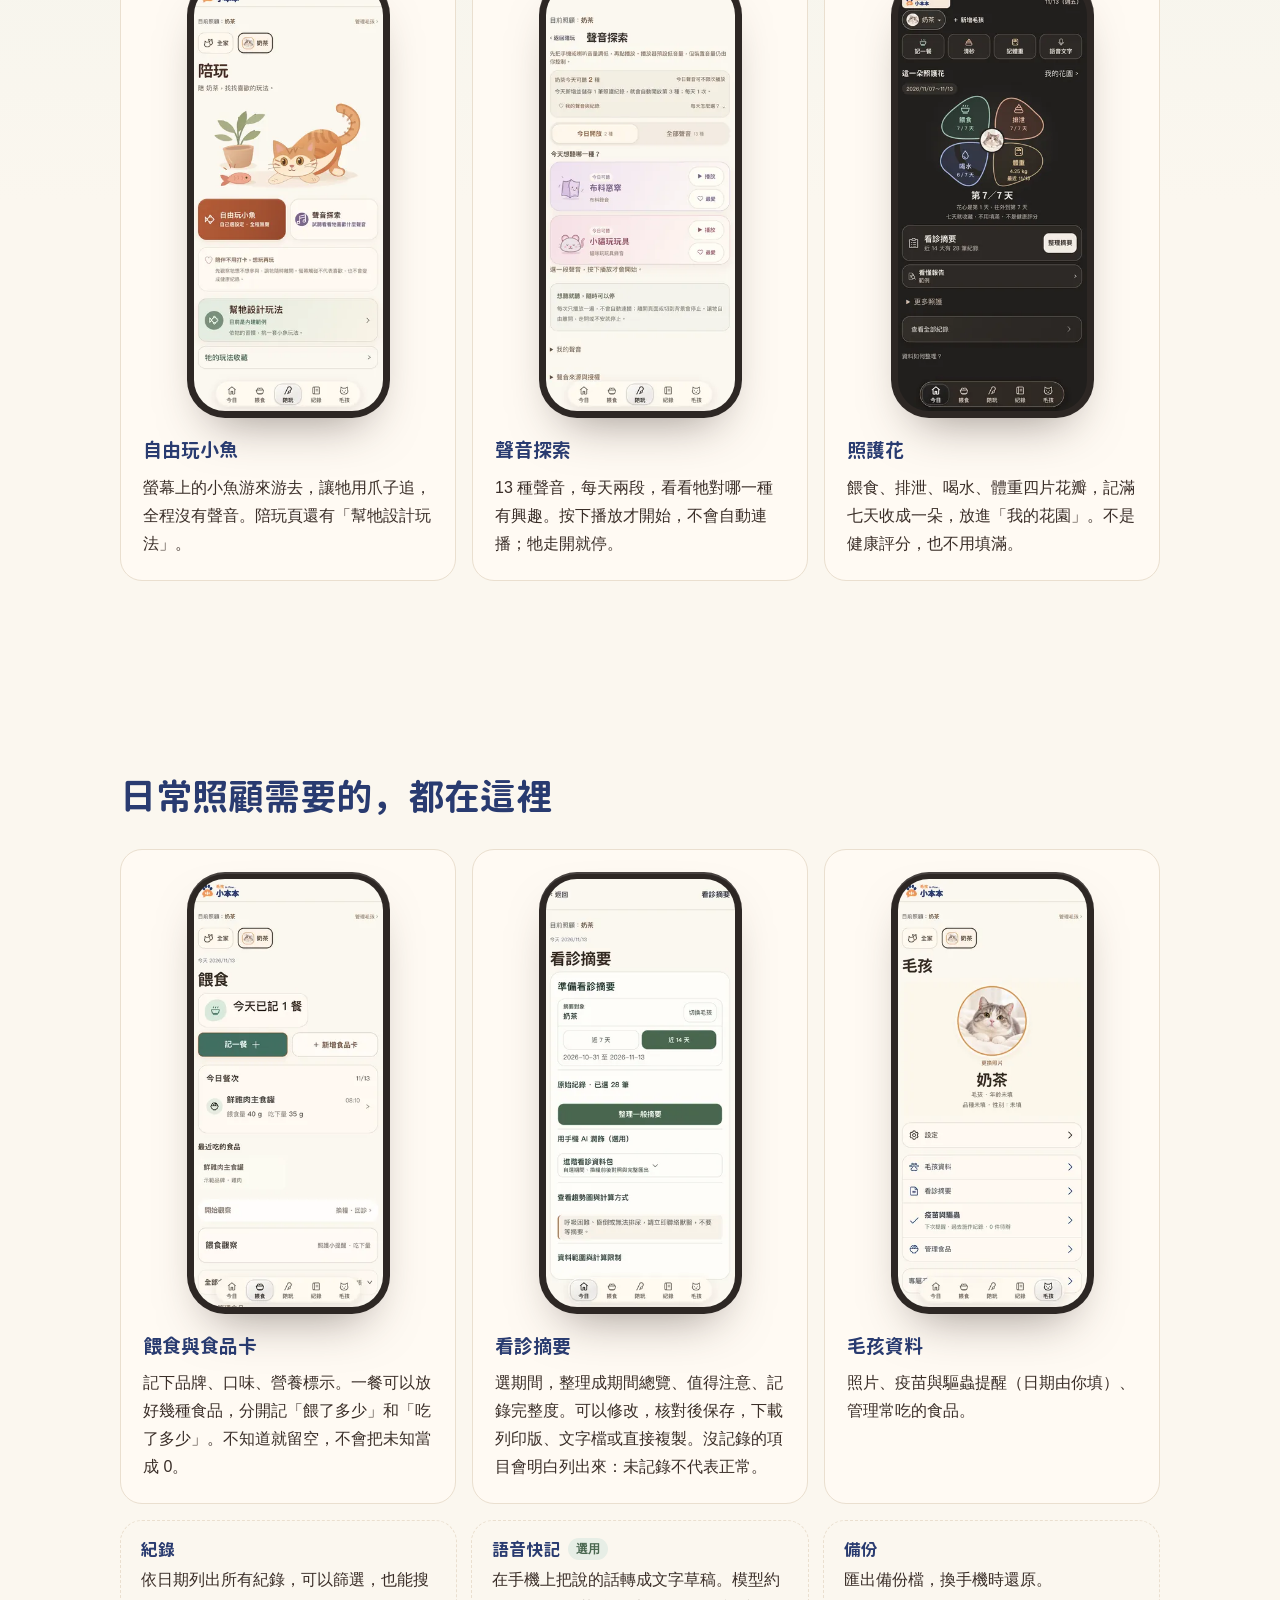
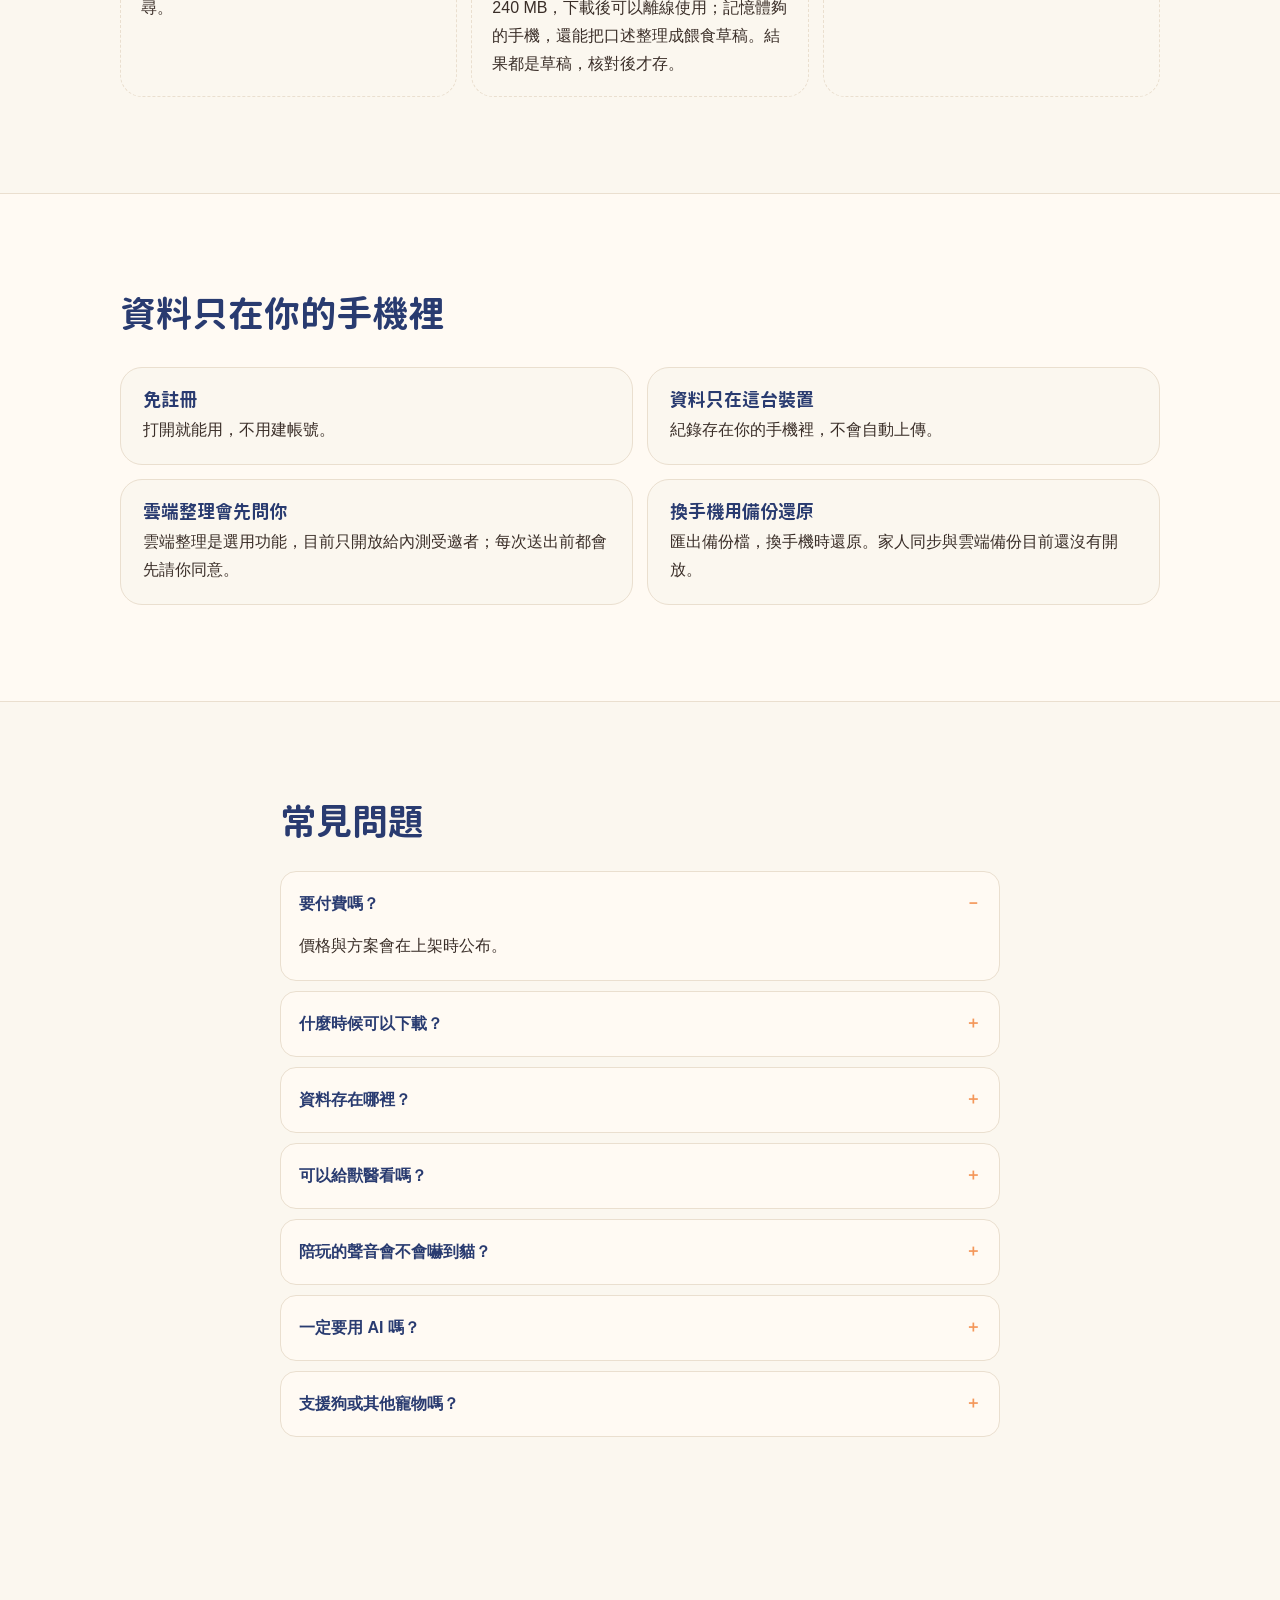
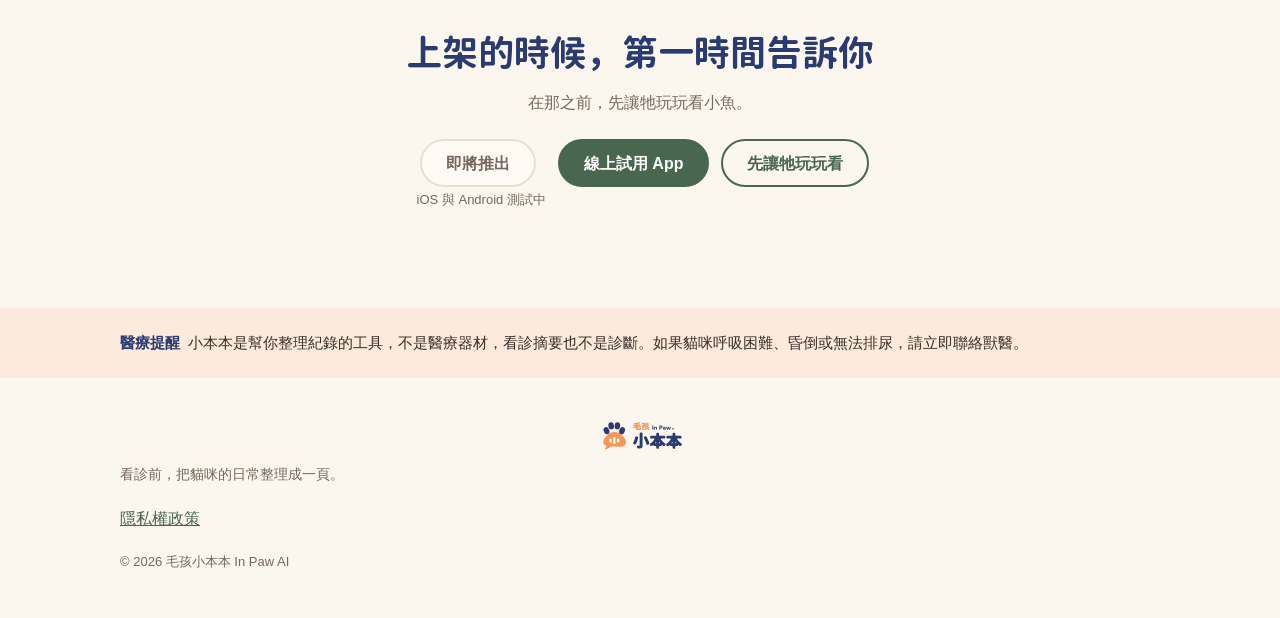
==== commit 5f50385c: "加上 App 線上試用（/app/） App 網頁版來自 xiaobenben feature/simplify-entries（e5da8d3，已合併 Ian 最新基礎版）的 ios-v161/Ap" ====
--- a/index.html
+++ b/index.html
@@ -35,6 +35,7 @@
       <a href="./#features">功能</a>
       <a href="./#privacy">隱私</a>
       <a href="./#faq">常見問題</a>
+      <a href="app/">試用 App</a>
     </nav>
     <a class="btn btn-ghost" href="./#try" data-intent="try">先讓牠玩玩看</a>
   </div>
@@ -54,6 +55,7 @@
       </ul>
       <div class="cta-row">
         <span class="soon"><span class="btn btn-soon" aria-disabled="true">即將推出</span><span class="soon-note">iOS 與 Android 測試中</span></span>
+        <a class="btn" href="app/">線上試用 App</a>
         <a class="btn btn-ghost" href="#play">先讓牠玩玩看</a>
       </div>
     </div>
@@ -229,6 +231,7 @@
     <p class="sub">在那之前，先讓牠玩玩看小魚。</p>
     <div class="cta-row center">
       <span class="soon"><span class="btn btn-soon" aria-disabled="true">即將推出</span><span class="soon-note">iOS 與 Android 測試中</span></span>
+      <a class="btn" href="app/">線上試用 App</a>
       <a class="btn btn-ghost" href="#try">先讓牠玩玩看</a>
     </div>
   </div>
